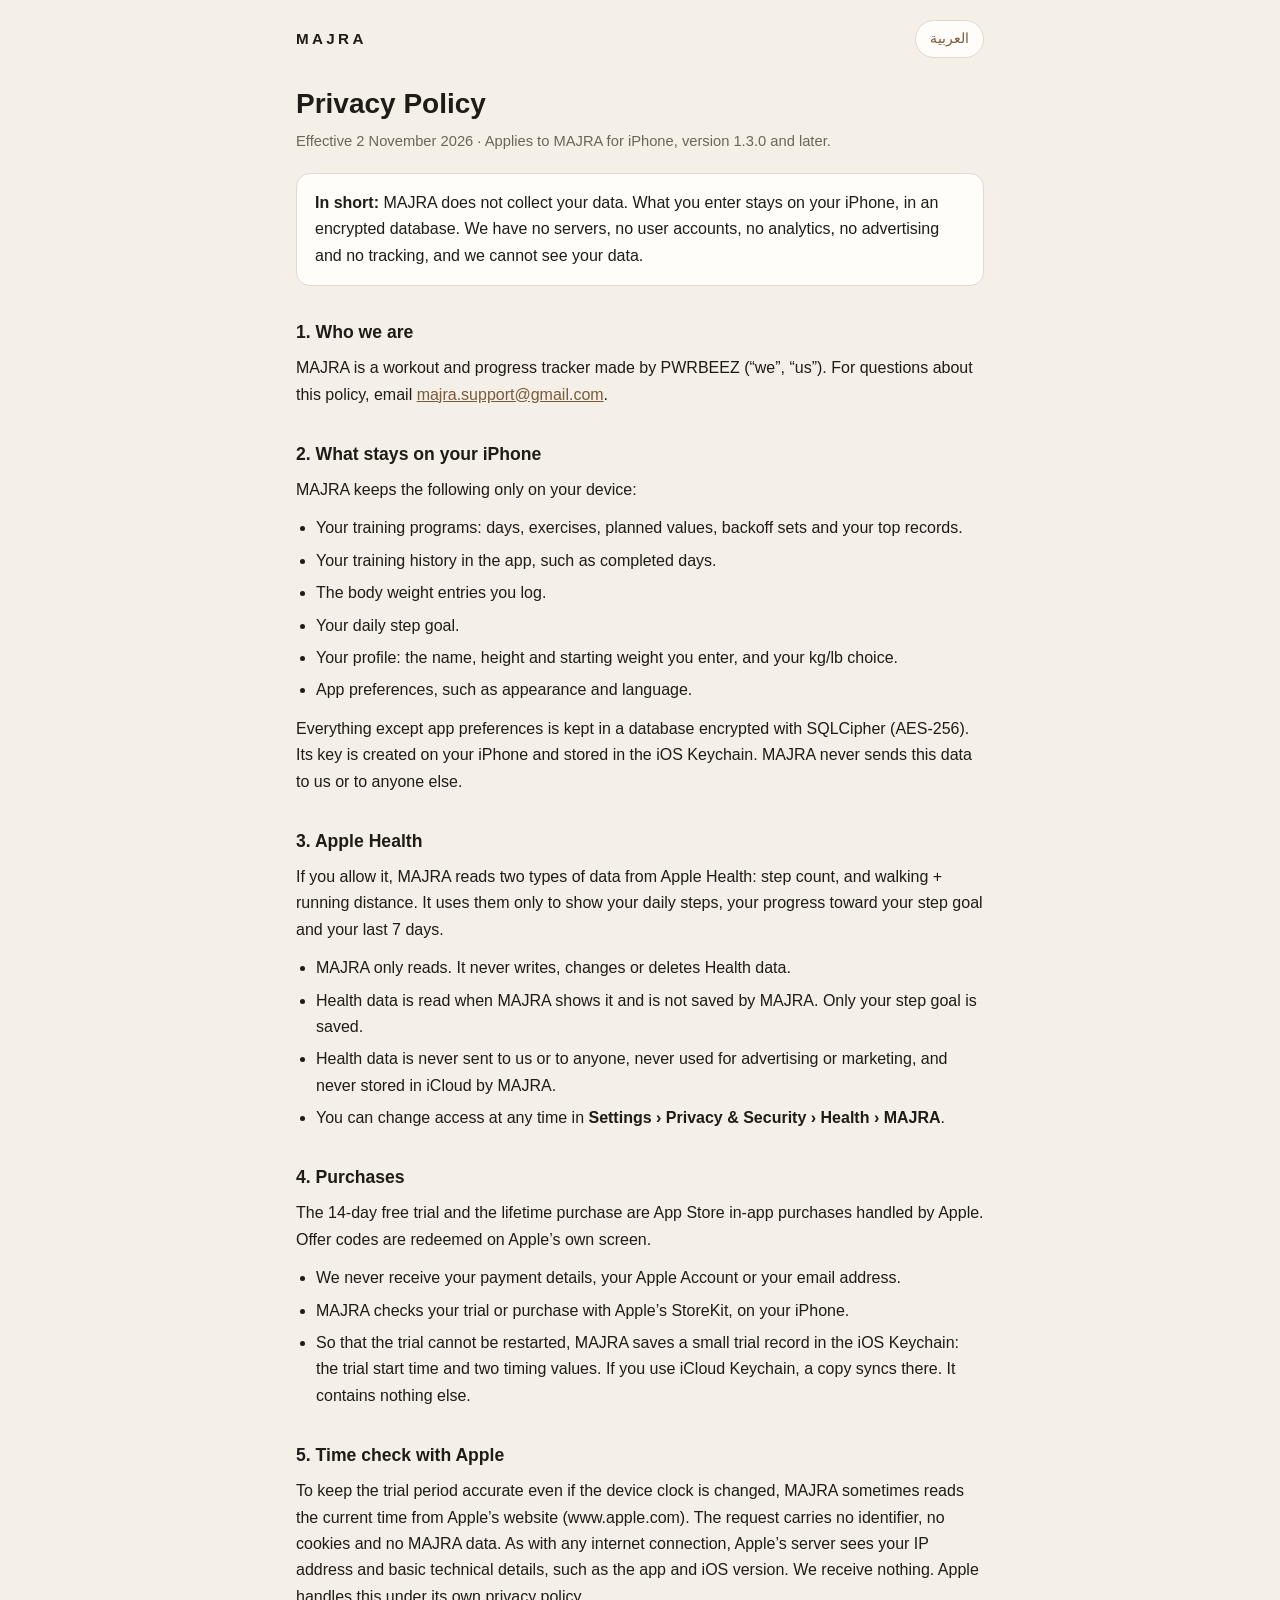
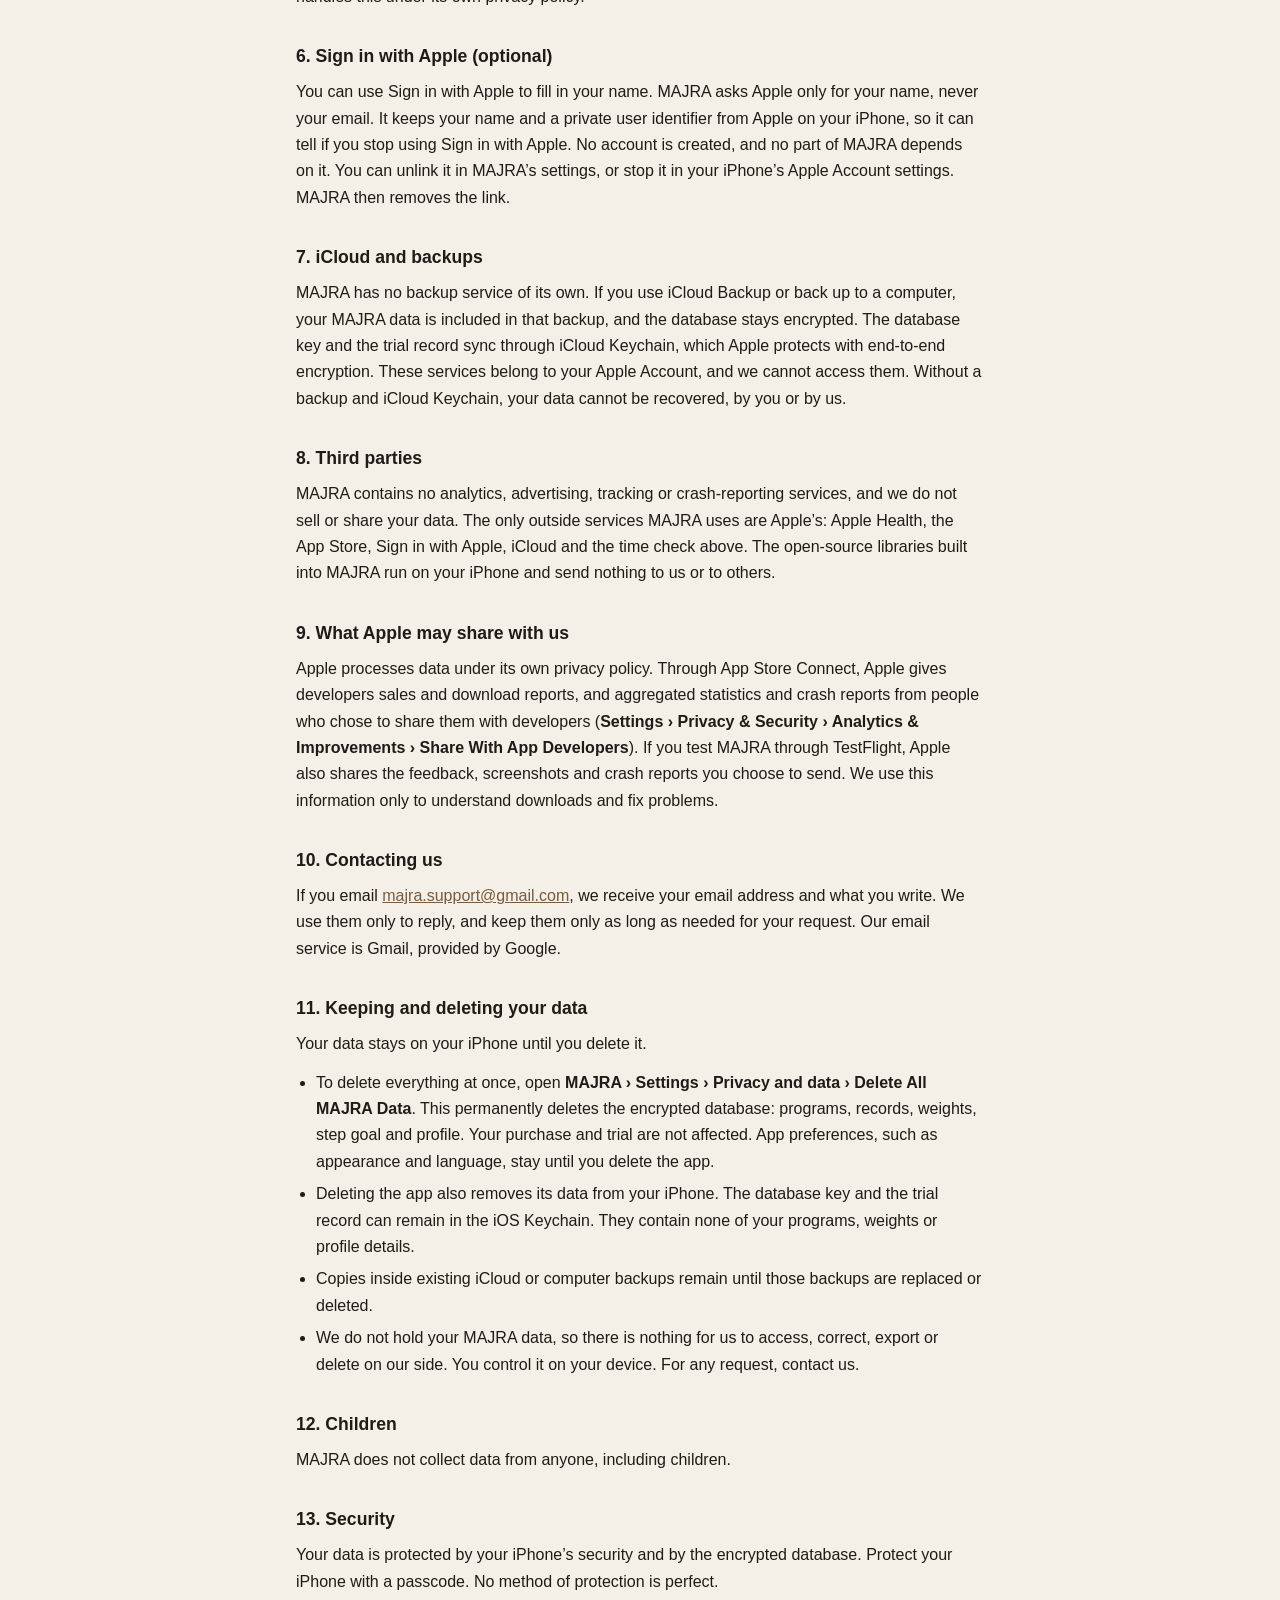
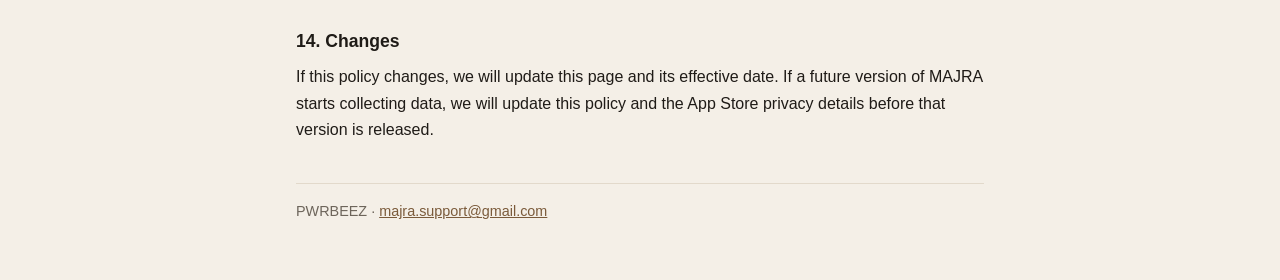
==== index.html @ d68ba0e8 "Publish MAJRA privacy policy (English and Arabic) Co-Authored-By: Claude Opus 5.5 <noreply@anthropic" ====
<!doctype html>
<html lang="en" dir="ltr">
<head>
<meta charset="utf-8">
<meta name="viewport" content="width=device-width, initial-scale=1">
<meta name="color-scheme" content="light dark">
<title>MAJRA Privacy Policy</title>
<meta name="description" content="Privacy Policy for MAJRA, the workout and progress tracker for iPhone. MAJRA does not collect your data.">
<link rel="alternate" hreflang="en" href="https://pwrbeez.github.io/majra-privacy/">
<link rel="alternate" hreflang="ar" href="https://pwrbeez.github.io/majra-privacy/ar/">
<link rel="stylesheet" href="style.css">
</head>
<body>
<main>
  <div class="top">
    <span class="mark">MAJRA</span>
    <a class="switch" href="ar/" hreflang="ar" lang="ar">العربية</a>
  </div>

  <h1>Privacy Policy</h1>
  <p class="meta">Effective 2 November 2026 · Applies to MAJRA for iPhone, version 1.3.0 and later.</p>

  <div class="summary">
    <p><strong>In short:</strong> MAJRA does not collect your data. What you enter stays on your iPhone, in an encrypted database. We have no servers, no user accounts, no analytics, no advertising and no tracking, and we cannot see your data.</p>
  </div>

  <h2>1. Who we are</h2>
  <p>MAJRA is a workout and progress tracker made by PWRBEEZ (“we”, “us”). For questions about this policy, email <a href="mailto:majra.support@gmail.com">majra.support@gmail.com</a>.</p>

  <h2>2. What stays on your iPhone</h2>
  <p>MAJRA keeps the following only on your device:</p>
  <ul>
    <li>Your training programs: days, exercises, planned values, backoff sets and your top records.</li>
    <li>Your training history in the app, such as completed days.</li>
    <li>The body weight entries you log.</li>
    <li>Your daily step goal.</li>
    <li>Your profile: the name, height and starting weight you enter, and your kg/lb choice.</li>
    <li>App preferences, such as appearance and language.</li>
  </ul>
  <p>Everything except app preferences is kept in a database encrypted with SQLCipher (AES-256). Its key is created on your iPhone and stored in the iOS Keychain. MAJRA never sends this data to us or to anyone else.</p>

  <h2>3. Apple Health</h2>
  <p>If you allow it, MAJRA reads two types of data from Apple Health: step count, and walking + running distance. It uses them only to show your daily steps, your progress toward your step goal and your last 7 days.</p>
  <ul>
    <li>MAJRA only reads. It never writes, changes or deletes Health data.</li>
    <li>Health data is read when MAJRA shows it and is not saved by MAJRA. Only your step goal is saved.</li>
    <li>Health data is never sent to us or to anyone, never used for advertising or marketing, and never stored in iCloud by MAJRA.</li>
    <li>You can change access at any time in <span class="path">Settings › Privacy &amp; Security › Health › MAJRA</span>.</li>
  </ul>

  <h2>4. Purchases</h2>
  <p>The 14-day free trial and the lifetime purchase are App Store in-app purchases handled by Apple. Offer codes are redeemed on Apple’s own screen.</p>
  <ul>
    <li>We never receive your payment details, your Apple Account or your email address.</li>
    <li>MAJRA checks your trial or purchase with Apple’s StoreKit, on your iPhone.</li>
    <li>So that the trial cannot be restarted, MAJRA saves a small trial record in the iOS Keychain: the trial start time and two timing values. If you use iCloud Keychain, a copy syncs there. It contains nothing else.</li>
  </ul>

  <h2>5. Time check with Apple</h2>
  <p>To keep the trial period accurate even if the device clock is changed, MAJRA sometimes reads the current time from Apple’s website (www.apple.com). The request carries no identifier, no cookies and no MAJRA data. As with any internet connection, Apple’s server sees your IP address and basic technical details, such as the app and iOS version. We receive nothing. Apple handles this under its own privacy policy.</p>

  <h2>6. Sign in with Apple (optional)</h2>
  <p>You can use Sign in with Apple to fill in your name. MAJRA asks Apple only for your name, never your email. It keeps your name and a private user identifier from Apple on your iPhone, so it can tell if you stop using Sign in with Apple. No account is created, and no part of MAJRA depends on it. You can unlink it in MAJRA’s settings, or stop it in your iPhone’s Apple Account settings. MAJRA then removes the link.</p>

  <h2>7. iCloud and backups</h2>
  <p>MAJRA has no backup service of its own. If you use iCloud Backup or back up to a computer, your MAJRA data is included in that backup, and the database stays encrypted. The database key and the trial record sync through iCloud Keychain, which Apple protects with end-to-end encryption. These services belong to your Apple Account, and we cannot access them. Without a backup and iCloud Keychain, your data cannot be recovered, by you or by us.</p>

  <h2>8. Third parties</h2>
  <p>MAJRA contains no analytics, advertising, tracking or crash-reporting services, and we do not sell or share your data. The only outside services MAJRA uses are Apple’s: Apple Health, the App Store, Sign in with Apple, iCloud and the time check above. The open-source libraries built into MAJRA run on your iPhone and send nothing to us or to others.</p>

  <h2>9. What Apple may share with us</h2>
  <p>Apple processes data under its own privacy policy. Through App Store Connect, Apple gives developers sales and download reports, and aggregated statistics and crash reports from people who chose to share them with developers (<span class="path">Settings › Privacy &amp; Security › Analytics &amp; Improvements › Share With App Developers</span>). If you test MAJRA through TestFlight, Apple also shares the feedback, screenshots and crash reports you choose to send. We use this information only to understand downloads and fix problems.</p>

  <h2>10. Contacting us</h2>
  <p>If you email <a href="mailto:majra.support@gmail.com">majra.support@gmail.com</a>, we receive your email address and what you write. We use them only to reply, and keep them only as long as needed for your request. Our email service is Gmail, provided by Google.</p>

  <h2>11. Keeping and deleting your data</h2>
  <p>Your data stays on your iPhone until you delete it.</p>
  <ul>
    <li>To delete everything at once, open <span class="path">MAJRA › Settings › Privacy and data › Delete All MAJRA Data</span>. This permanently deletes the encrypted database: programs, records, weights, step goal and profile. Your purchase and trial are not affected. App preferences, such as appearance and language, stay until you delete the app.</li>
    <li>Deleting the app also removes its data from your iPhone. The database key and the trial record can remain in the iOS Keychain. They contain none of your programs, weights or profile details.</li>
    <li>Copies inside existing iCloud or computer backups remain until those backups are replaced or deleted.</li>
    <li>We do not hold your MAJRA data, so there is nothing for us to access, correct, export or delete on our side. You control it on your device. For any request, contact us.</li>
  </ul>

  <h2>12. Children</h2>
  <p>MAJRA does not collect data from anyone, including children.</p>

  <h2>13. Security</h2>
  <p>Your data is protected by your iPhone’s security and by the encrypted database. Protect your iPhone with a passcode. No method of protection is perfect.</p>

  <h2>14. Changes</h2>
  <p>If this policy changes, we will update this page and its effective date. If a future version of MAJRA starts collecting data, we will update this policy and the App Store privacy details before that version is released.</p>

  <footer>PWRBEEZ · <a href="mailto:majra.support@gmail.com">majra.support@gmail.com</a></footer>
</main>
</body>
</html>
---- style.css ----
:root {
  color-scheme: light dark;
  --bg: #f4efe7;
  --surface: #fffdf9;
  --text: #1f1b17;
  --muted: #6d655b;
  --line: #e2d9cb;
  --accent: #7a5a3a;
}

@media (prefers-color-scheme: dark) {
  :root {
    --bg: #131110;
    --surface: #1c1916;
    --text: #f0ebe4;
    --muted: #a59b90;
    --line: #2f2a25;
    --accent: #d4b28c;
  }
}

* { box-sizing: border-box; }

html { -webkit-text-size-adjust: 100%; }

body {
  margin: 0;
  background: var(--bg);
  color: var(--text);
  font: 16px/1.65 -apple-system, BlinkMacSystemFont, "Segoe UI", Roboto, "Helvetica Neue", Arial, sans-serif;
}

:lang(ar) body,
body:lang(ar) {
  font-family: "SF Arabic", "Geeza Pro", "Noto Naskh Arabic", "Segoe UI", Tahoma, sans-serif;
  line-height: 1.85;
}

main {
  max-width: 720px;
  margin: 0 auto;
  padding: 20px 16px 56px;
}

.top {
  display: flex;
  align-items: center;
  justify-content: space-between;
  gap: 12px;
  margin-bottom: 28px;
}

.mark {
  font-weight: 700;
  letter-spacing: 0.22em;
  font-size: 0.95rem;
}

.switch {
  color: var(--accent);
  border: 1px solid var(--line);
  border-radius: 999px;
  padding: 6px 14px;
  font-size: 0.9rem;
  text-decoration: none;
  background: var(--surface);
}

h1 {
  font-size: 1.75rem;
  line-height: 1.25;
  margin: 0 0 8px;
}

h2 {
  font-size: 1.1rem;
  margin: 32px 0 8px;
}

p, ul { margin: 0 0 12px; }

ul { padding-inline-start: 1.25em; }

li { margin-bottom: 6px; }

.meta {
  color: var(--muted);
  font-size: 0.92rem;
  margin-bottom: 20px;
}

.summary {
  background: var(--surface);
  border: 1px solid var(--line);
  border-radius: 14px;
  padding: 16px 18px;
}

.summary p:last-child { margin-bottom: 0; }

a { color: var(--accent); overflow-wrap: anywhere; }

.path { font-weight: 600; }

footer {
  margin-top: 40px;
  padding-top: 16px;
  border-top: 1px solid var(--line);
  color: var(--muted);
  font-size: 0.9rem;
}
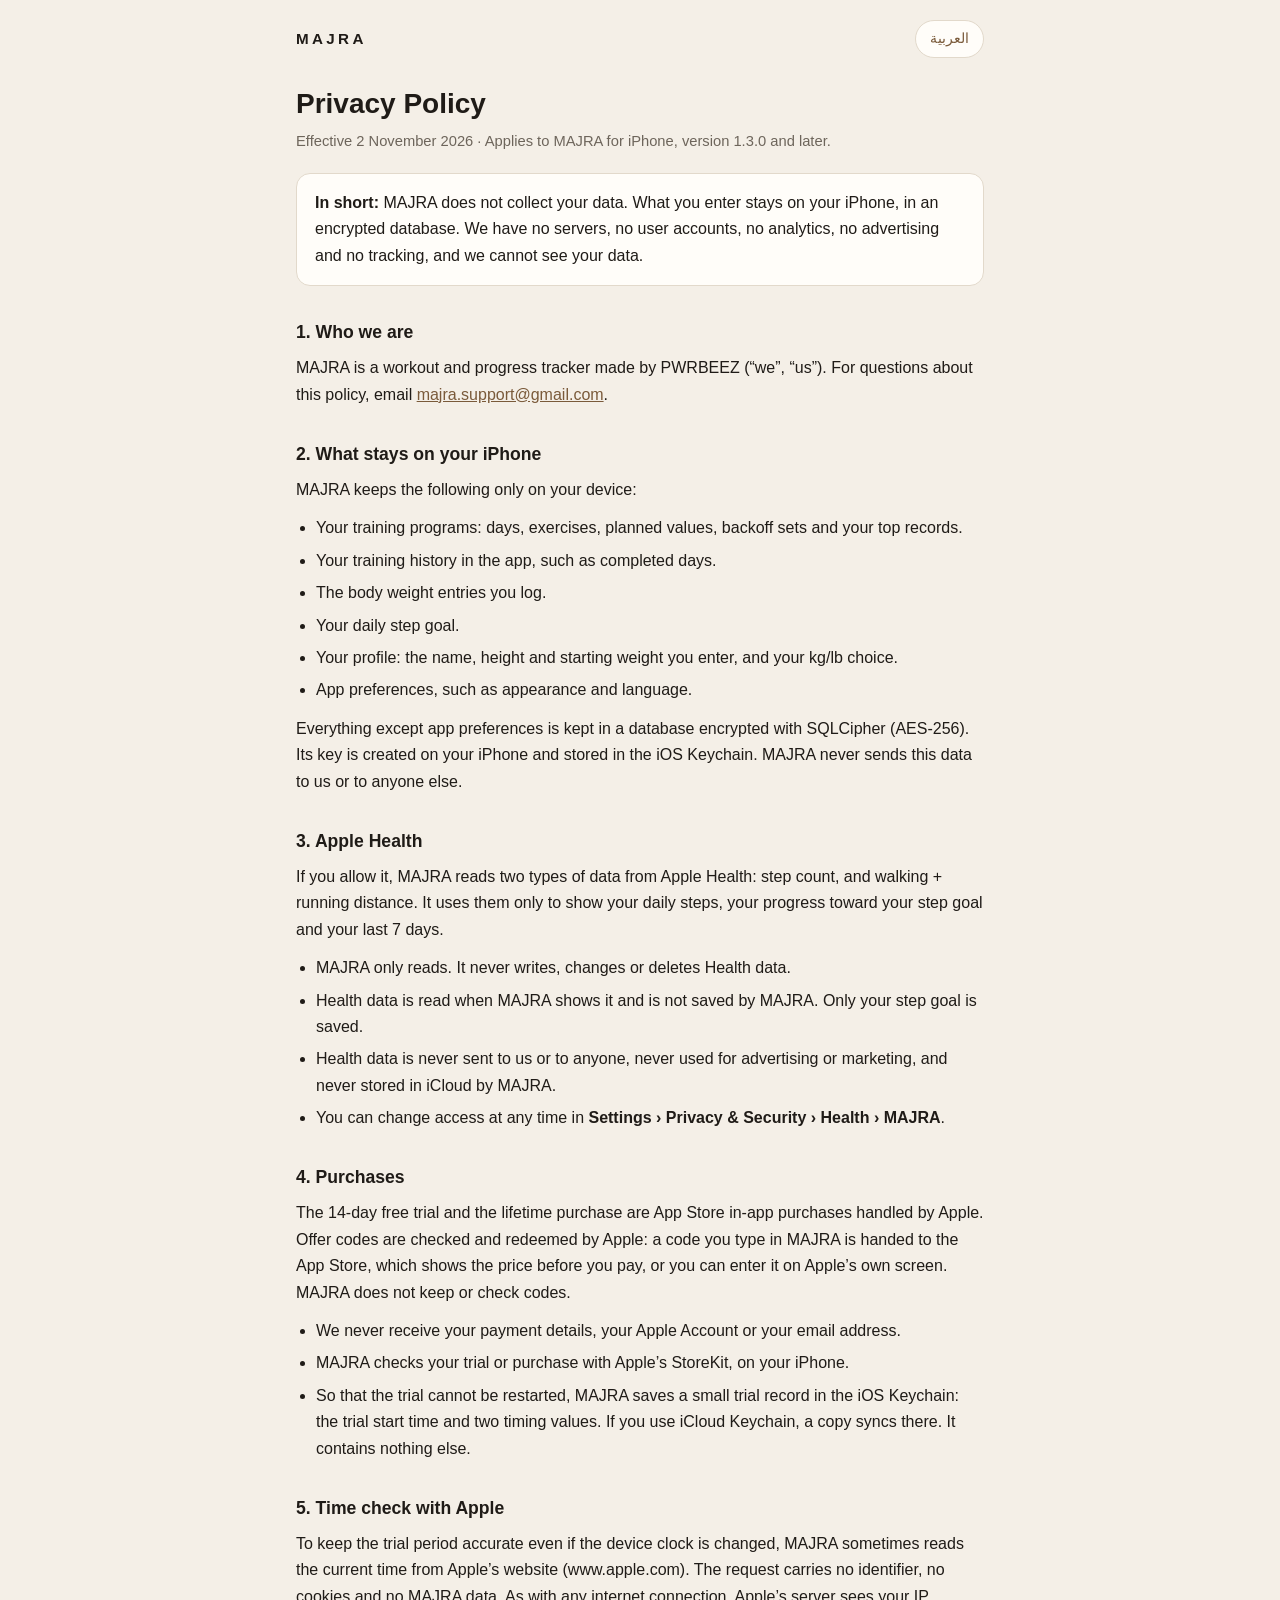
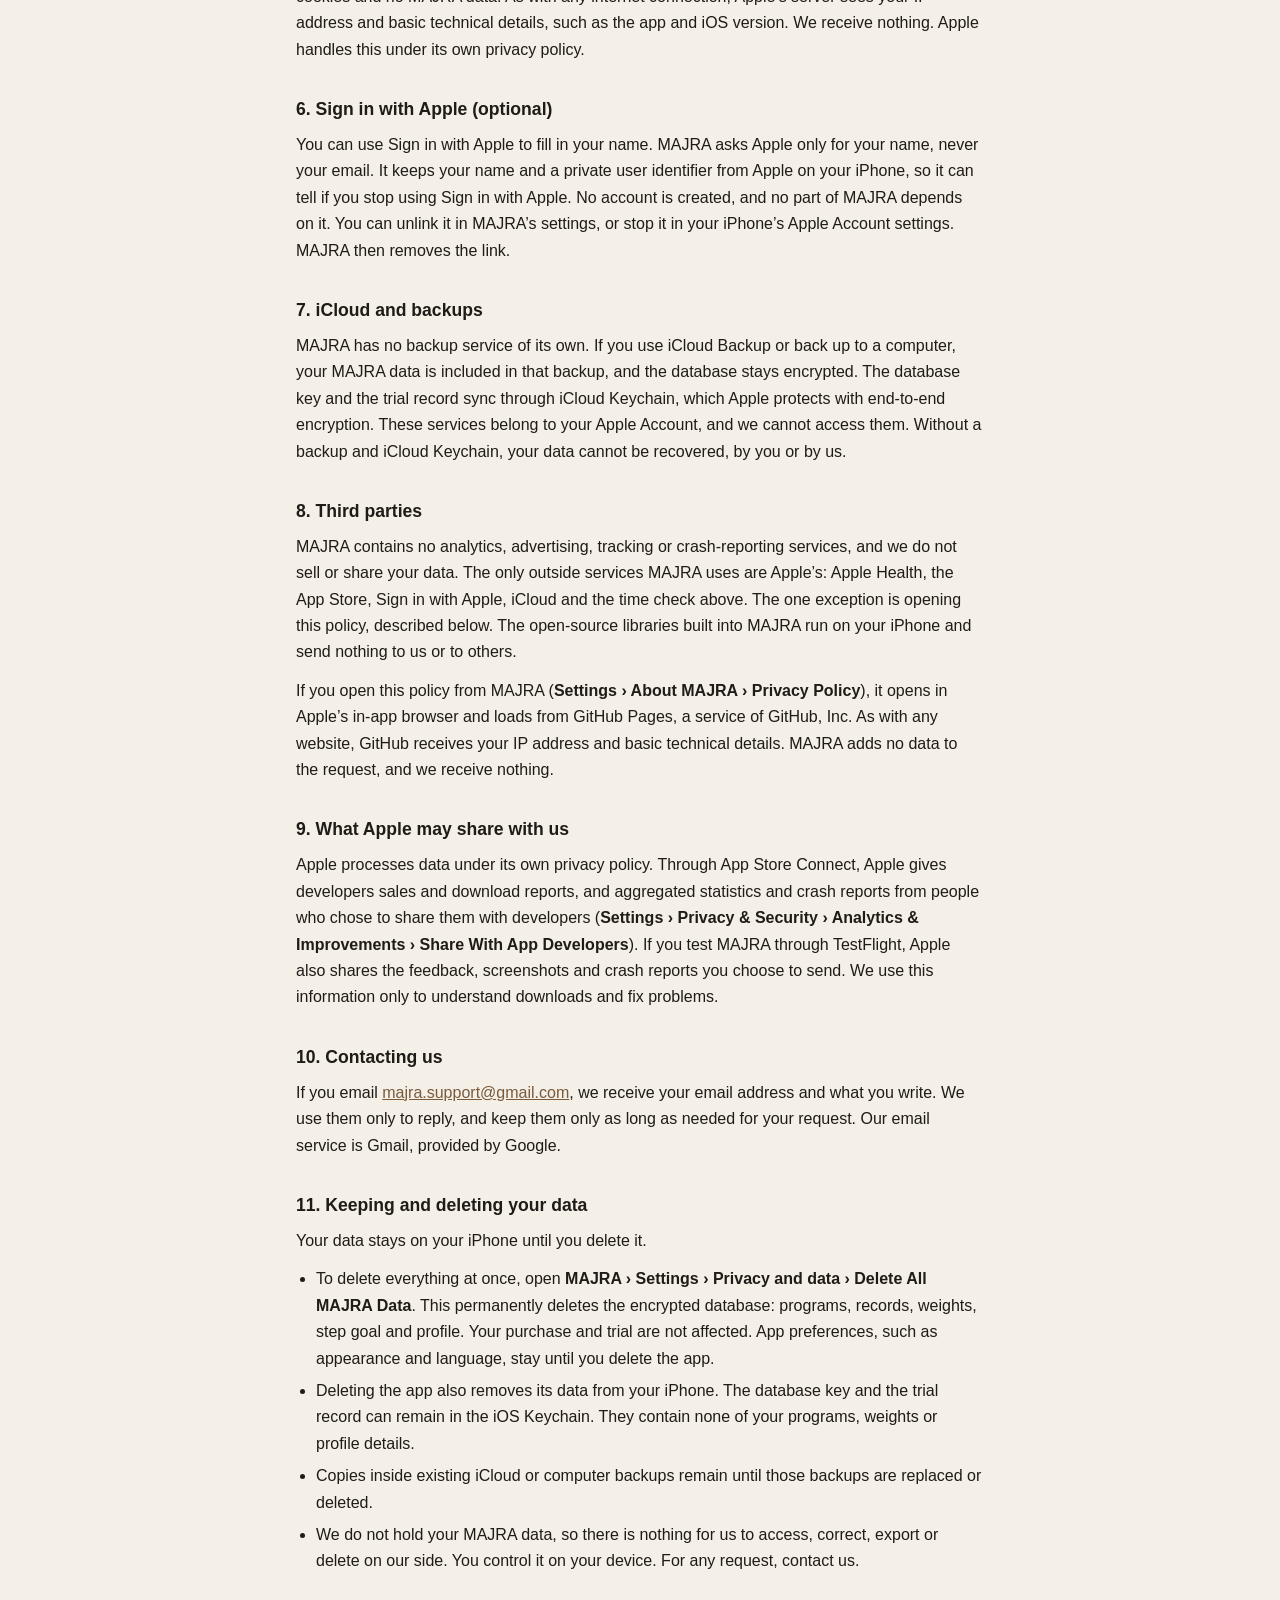
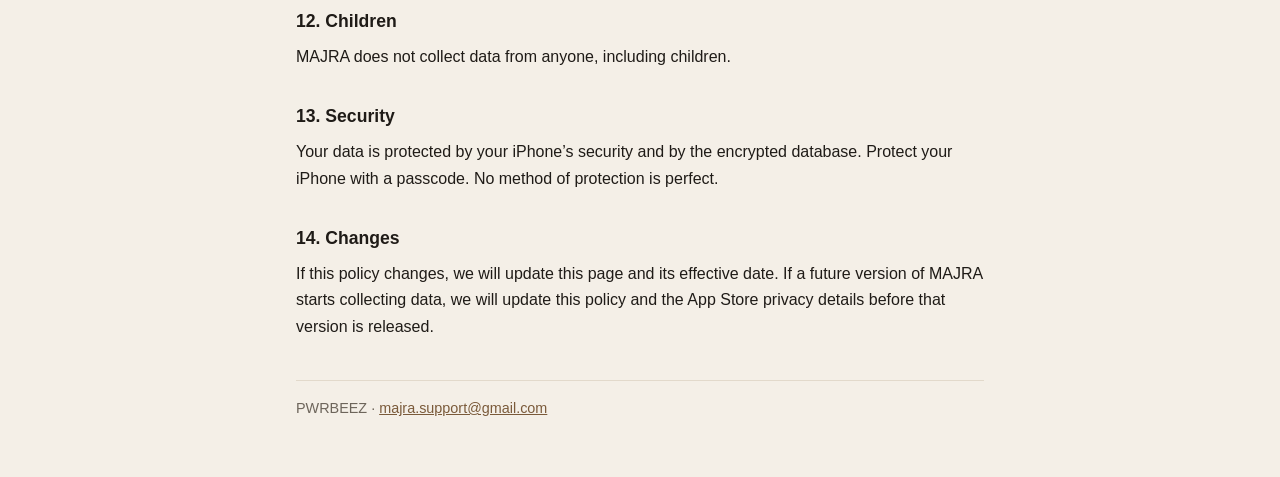
==== commit 99c16f0a: "Explain the in-app policy link and offer codes typed in MAJRA Settings > About MAJRA opens this poli" ====
--- a/index.html
+++ b/index.html
@@ -49,7 +49,7 @@
   </ul>
 
   <h2>4. Purchases</h2>
-  <p>The 14-day free trial and the lifetime purchase are App Store in-app purchases handled by Apple. Offer codes are redeemed on Apple’s own screen.</p>
+  <p>The 14-day free trial and the lifetime purchase are App Store in-app purchases handled by Apple. Offer codes are checked and redeemed by Apple: a code you type in MAJRA is handed to the App Store, which shows the price before you pay, or you can enter it on Apple’s own screen. MAJRA does not keep or check codes.</p>
   <ul>
     <li>We never receive your payment details, your Apple Account or your email address.</li>
     <li>MAJRA checks your trial or purchase with Apple’s StoreKit, on your iPhone.</li>
@@ -66,7 +66,8 @@
   <p>MAJRA has no backup service of its own. If you use iCloud Backup or back up to a computer, your MAJRA data is included in that backup, and the database stays encrypted. The database key and the trial record sync through iCloud Keychain, which Apple protects with end-to-end encryption. These services belong to your Apple Account, and we cannot access them. Without a backup and iCloud Keychain, your data cannot be recovered, by you or by us.</p>
 
   <h2>8. Third parties</h2>
-  <p>MAJRA contains no analytics, advertising, tracking or crash-reporting services, and we do not sell or share your data. The only outside services MAJRA uses are Apple’s: Apple Health, the App Store, Sign in with Apple, iCloud and the time check above. The open-source libraries built into MAJRA run on your iPhone and send nothing to us or to others.</p>
+  <p>MAJRA contains no analytics, advertising, tracking or crash-reporting services, and we do not sell or share your data. The only outside services MAJRA uses are Apple’s: Apple Health, the App Store, Sign in with Apple, iCloud and the time check above. The one exception is opening this policy, described below. The open-source libraries built into MAJRA run on your iPhone and send nothing to us or to others.</p>
+  <p>If you open this policy from MAJRA (<span class="path">Settings › About MAJRA › Privacy Policy</span>), it opens in Apple’s in-app browser and loads from GitHub Pages, a service of GitHub, Inc. As with any website, GitHub receives your IP address and basic technical details. MAJRA adds no data to the request, and we receive nothing.</p>
 
   <h2>9. What Apple may share with us</h2>
   <p>Apple processes data under its own privacy policy. Through App Store Connect, Apple gives developers sales and download reports, and aggregated statistics and crash reports from people who chose to share them with developers (<span class="path">Settings › Privacy &amp; Security › Analytics &amp; Improvements › Share With App Developers</span>). If you test MAJRA through TestFlight, Apple also shares the feedback, screenshots and crash reports you choose to send. We use this information only to understand downloads and fix problems.</p>
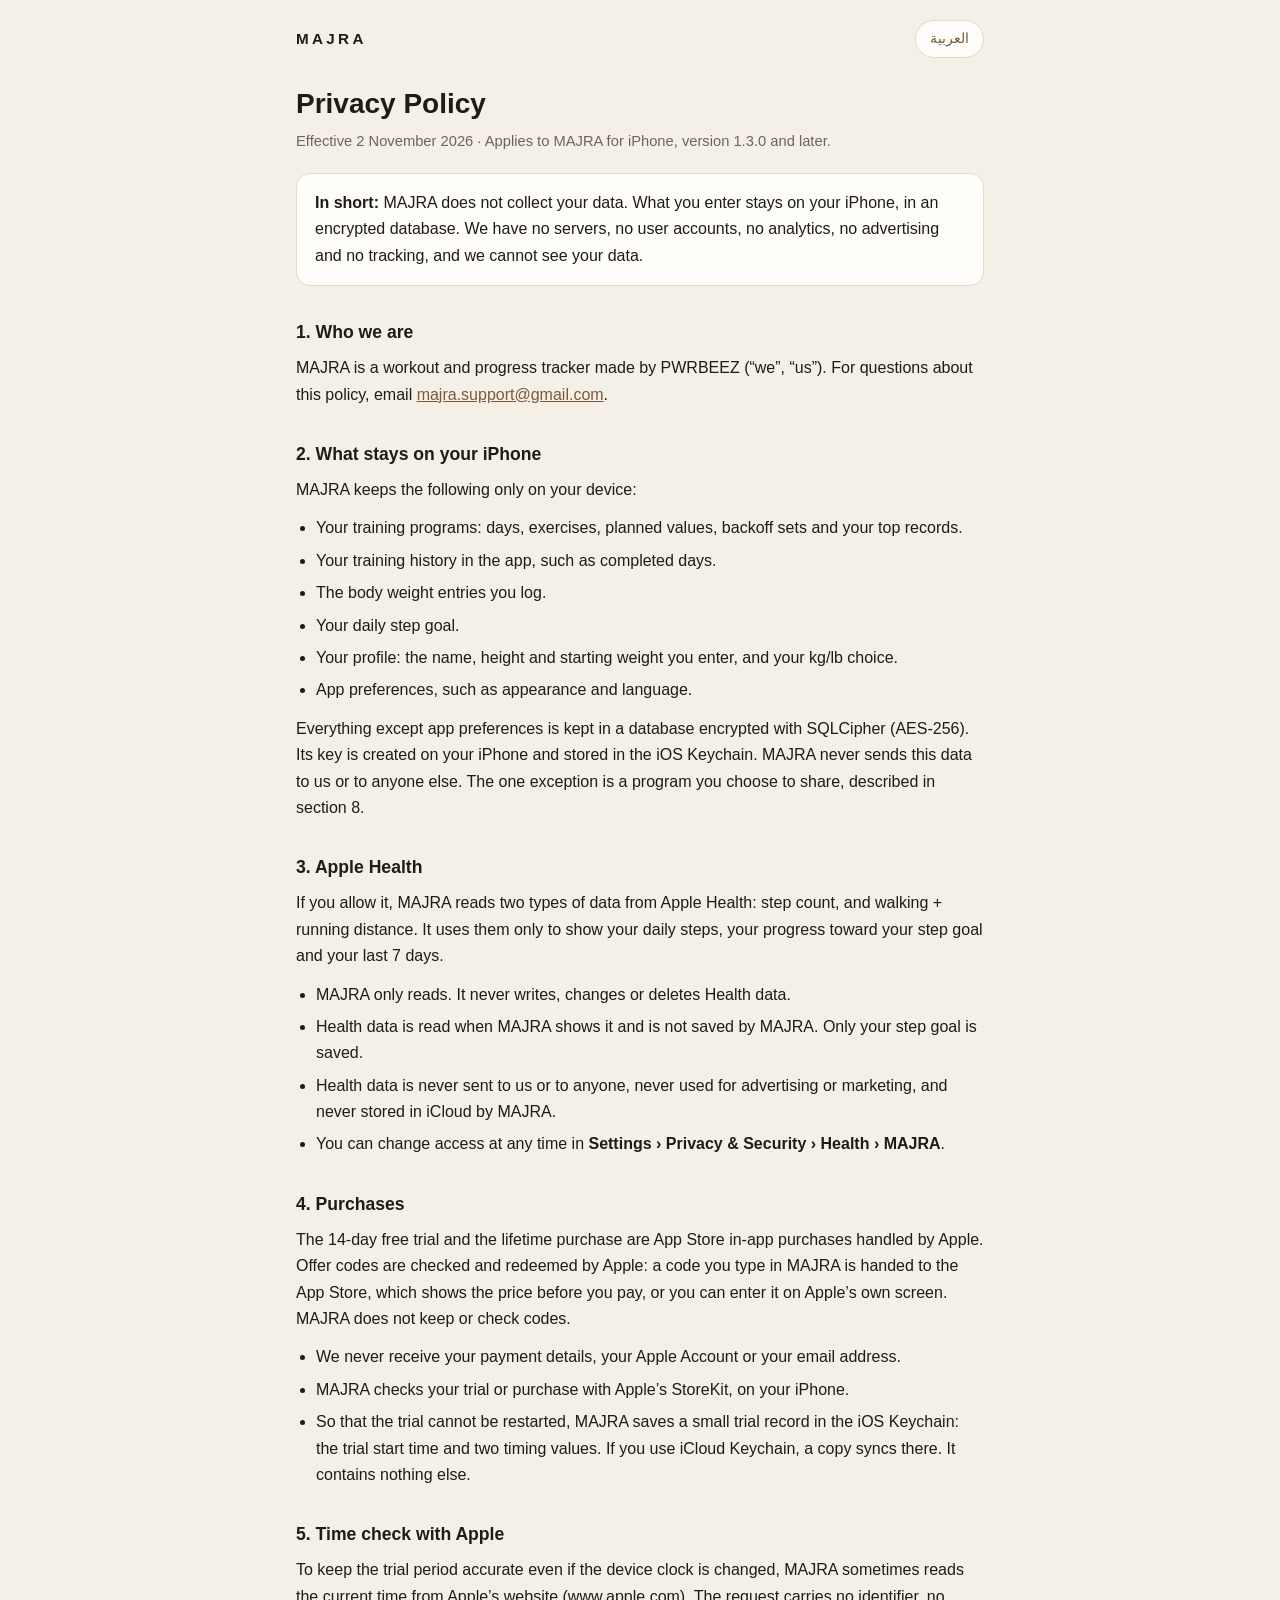
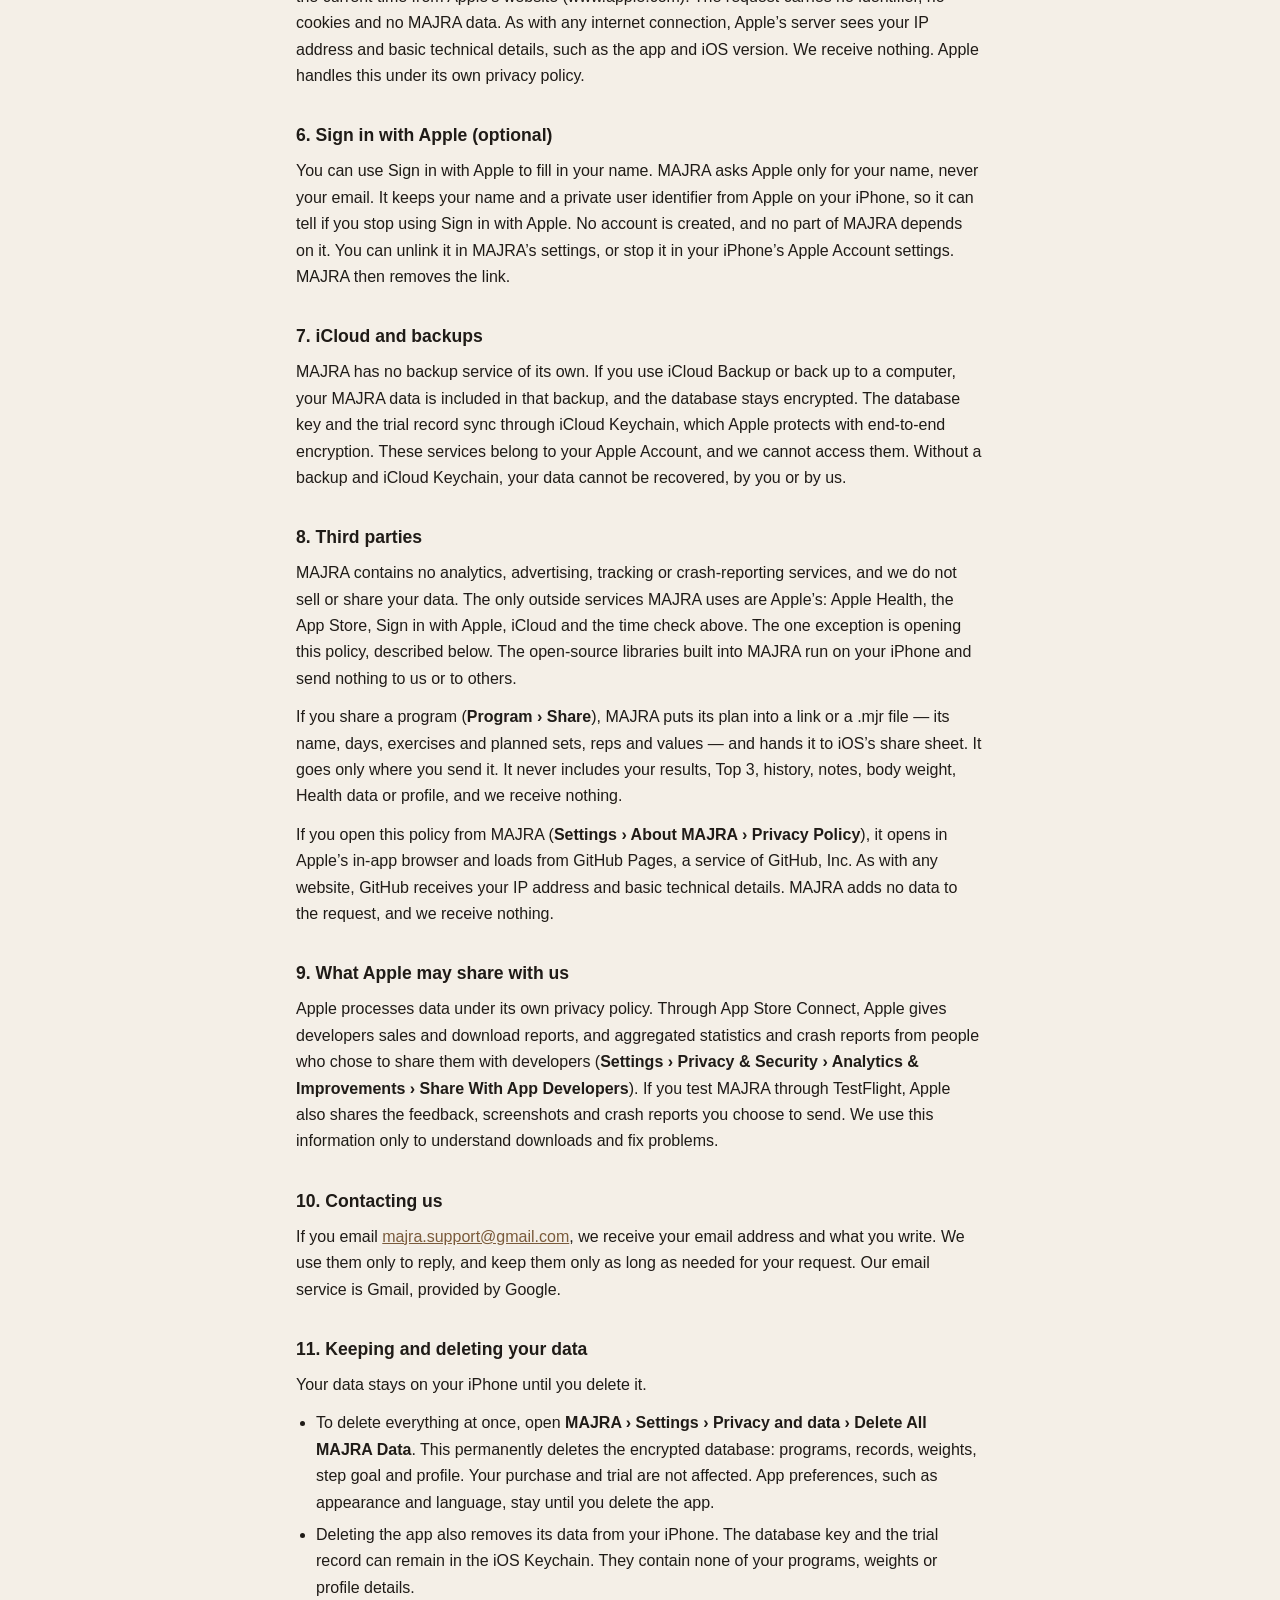
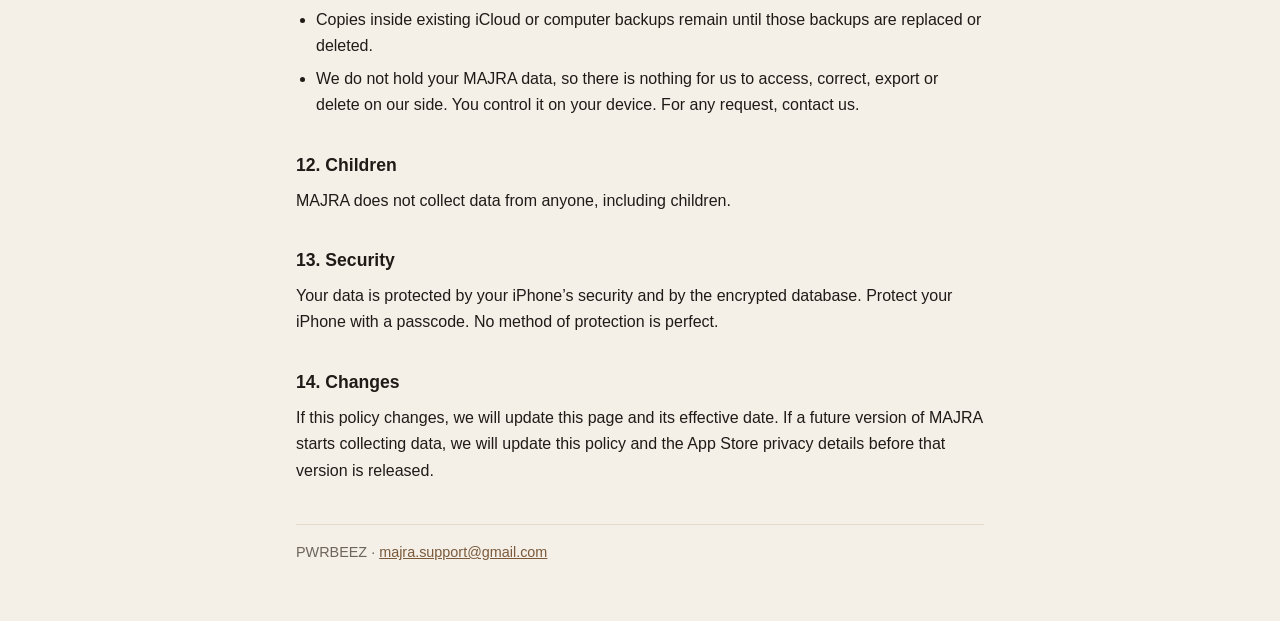
==== commit dc97a29d: "Explain that a program the person shares leaves through the share sheet Draft for the owner's approv" ====
--- a/index.html
+++ b/index.html
@@ -37,7 +37,7 @@
     <li>Your profile: the name, height and starting weight you enter, and your kg/lb choice.</li>
     <li>App preferences, such as appearance and language.</li>
   </ul>
-  <p>Everything except app preferences is kept in a database encrypted with SQLCipher (AES-256). Its key is created on your iPhone and stored in the iOS Keychain. MAJRA never sends this data to us or to anyone else.</p>
+  <p>Everything except app preferences is kept in a database encrypted with SQLCipher (AES-256). Its key is created on your iPhone and stored in the iOS Keychain. MAJRA never sends this data to us or to anyone else. The one exception is a program you choose to share, described in section 8.</p>
 
   <h2>3. Apple Health</h2>
   <p>If you allow it, MAJRA reads two types of data from Apple Health: step count, and walking + running distance. It uses them only to show your daily steps, your progress toward your step goal and your last 7 days.</p>
@@ -67,6 +67,7 @@
 
   <h2>8. Third parties</h2>
   <p>MAJRA contains no analytics, advertising, tracking or crash-reporting services, and we do not sell or share your data. The only outside services MAJRA uses are Apple’s: Apple Health, the App Store, Sign in with Apple, iCloud and the time check above. The one exception is opening this policy, described below. The open-source libraries built into MAJRA run on your iPhone and send nothing to us or to others.</p>
+  <p>If you share a program (<span class="path">Program › Share</span>), MAJRA puts its plan into a link or a .mjr file — its name, days, exercises and planned sets, reps and values — and hands it to iOS’s share sheet. It goes only where you send it. It never includes your results, Top 3, history, notes, body weight, Health data or profile, and we receive nothing.</p>
   <p>If you open this policy from MAJRA (<span class="path">Settings › About MAJRA › Privacy Policy</span>), it opens in Apple’s in-app browser and loads from GitHub Pages, a service of GitHub, Inc. As with any website, GitHub receives your IP address and basic technical details. MAJRA adds no data to the request, and we receive nothing.</p>
 
   <h2>9. What Apple may share with us</h2>
